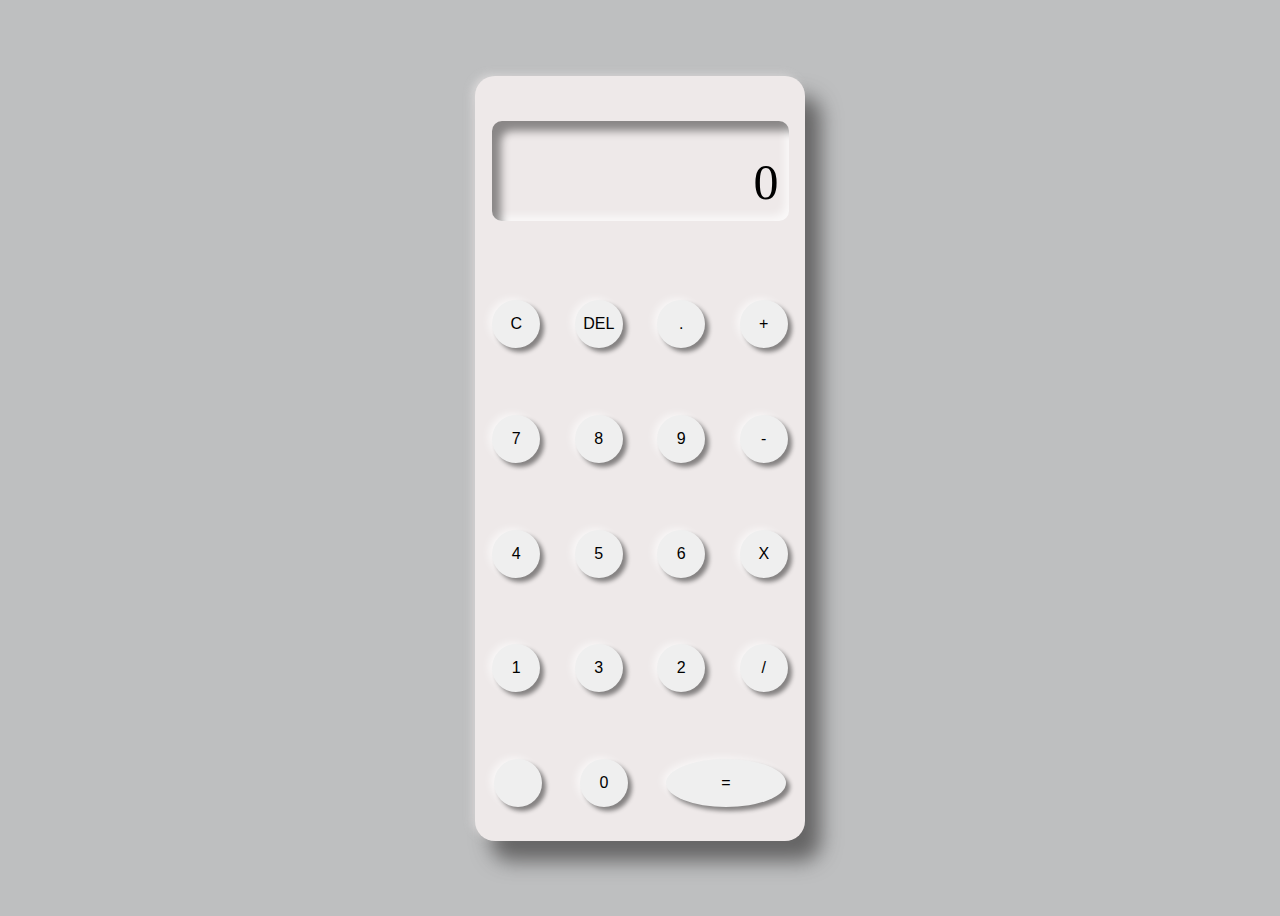
==== index.html @ 647e5551 "change" ====
<!DOCTYPE html>
<html lang="en">
<head>
    <meta charset="UTF-8">
    <link href='https://fonts.googleapis.com/css?family=Poppins' rel='stylesheet'>
    <link href="/projects/styles.css" rel="stylesheet">
    <meta name="viewport" content="width=device-width, initial-scale=1.0">
    <link href="https://db.onlinewebfonts.com/c/61b4eaee5625d47bb7215f205e44f580?family=F7-Segment" rel="stylesheet">
    <title>Document</title>
</head>
<body>
    <div class="main">
        <div id="display">
            <div><p id="output"></p></div>
        </div>
        <div class="row">
            <button onclick="clicked('C')" id="C" >C</button>
            <button onclick="clicked('DEL')" id="DEL">DEL</button>
            <button onclick="clicked('.')" id=".">.</button>
            <button onclick="clicked('+')" id="+">+</button>
        </div>
        <div class="row">            
            <button onclick="clicked('7')" id="7">7</button>
            <button onclick="clicked('8')" id="8">8</button>
            <button onclick="clicked('9')" id="9">9</button>
            <button onclick="clicked('-')" id="-">-</button>
        </div>
        <div class="row">
            <button onclick="clicked('4')" id="4">4</button>
            <button onclick="clicked('5')" id="5">5</button>
            <button onclick="clicked('6')" id="6">6</button>
            <button onclick="clicked('*')" id="*">X</button>
        </div>
        <div class="row">
            <button onclick="clicked('1')" id="1">1</button>
            <button onclick="clicked('3')" id="3">3</button>
            <button onclick="clicked('2')" id="2">2</button>
            <button onclick="clicked('/')" id="/">/</button>
        </div>
        <div class="row">
            <button onclick="clicked('magic')" id="magic"></button>
            <button onclick="clicked('0')" id="0">0</button>
            <button onclick="clicked('=')" id="=">=</button>
        </div>
    </div>
    <script src="/projects/script.js"></script>
</body>
</html>
---- projects/styles.css ----
body{
    display:flex;
    justify-content: center;
    align-items: center;
    height:100vh;
    flex-direction: column;
    background-color: #adaeafc9;

}

.main{
    position:absolute;
    background-color:rgb(238, 233, 233);
    width:330px;
    height:85vh;
    display:grid;
    grid-template-rows: 25% auto 15%;
    box-shadow:16px 20px 20px rgba(56, 55, 55, 0.664),  -4px -2px 8px -1px rgba(230, 227, 227, 0.7);
    border-radius: 20px;

}
#display{
    display:flex;
    justify-content: flex-end;
    align-items:end;
    width:90%;
    height:100px;
    border:none;
    background-color: rgb(238, 233, 233);
    align-self:center;
    justify-self:center;
    border-radius:10px;
    box-shadow: inset 10px 11px 9px -1px rgba(0, 0, 0, 0.425), inset -5px -6px 9px -1px rgba(255,255,255,0.70);

}
.row{
    display:flex;
    flex-direction: row;
    justify-content: space-around;
    align-items: center;
    font-family: Poppins;
    font-weight:200;
}
.row button{
    border-radius:50%;
    border:none;
    height:48px;
    width:48px;
    font-size:16px;
    box-shadow: 4px 4px 4px 0px rgba(0, 0, 0, 0.445), -4px -2px 8px -1px rgba(255,255,255,0.70);
}
#\= {
    width:120px;
    border-top-left-radius: 50%;
    border-top-right-radius: 50%;
    border-bottom-left-radius: 50%;
    border-bottom-right-radius: 50%;
}
#display div p{
    font-family:F7-Segment;
    font-size:50px;
    font-weight:100;
    margin-bottom:10px;
    margin-right:10px;
}
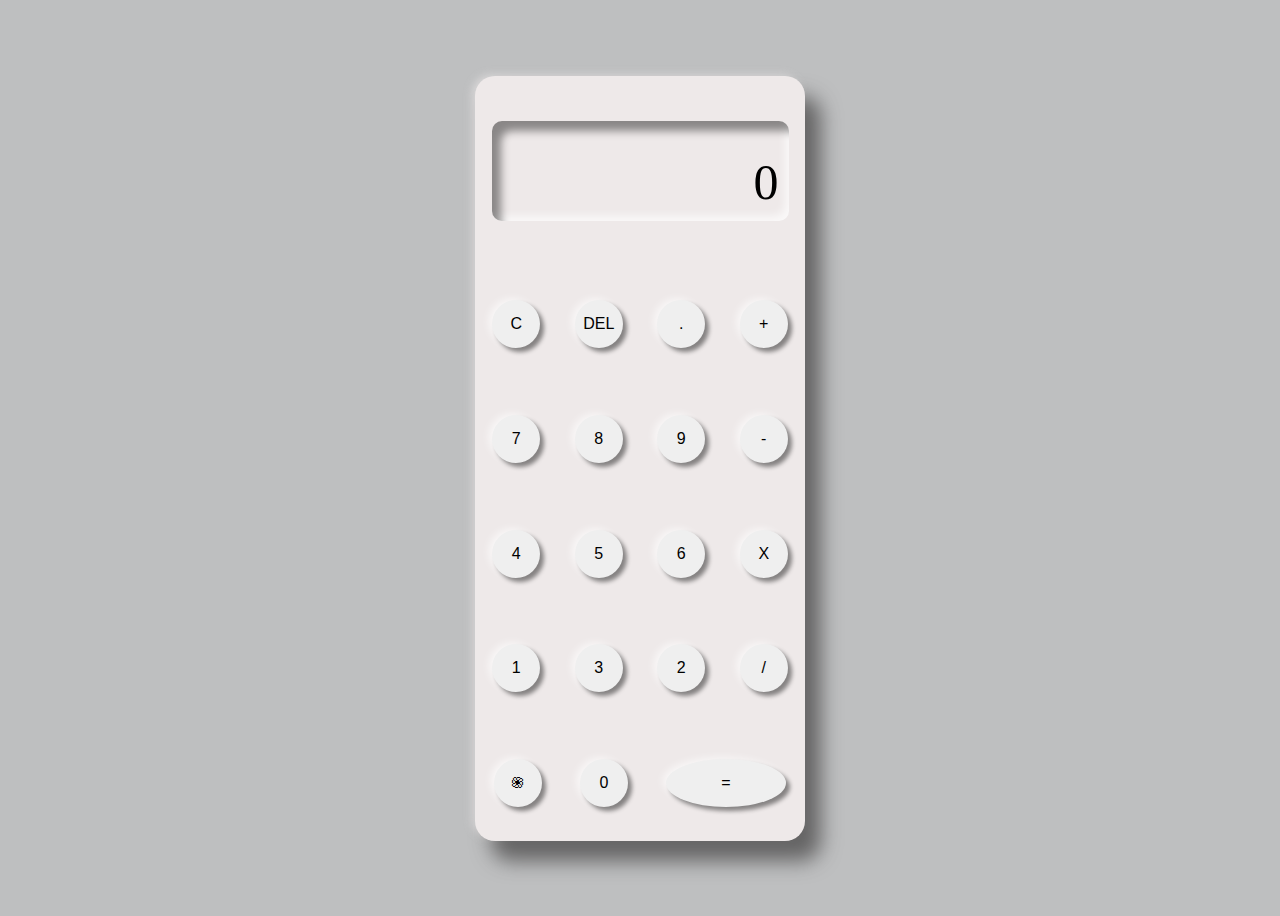
==== commit 79f7e54f: "minor" ====
--- a/index.html
+++ b/index.html
@@ -3,7 +3,7 @@
 <head>
     <meta charset="UTF-8">
     <link href='https://fonts.googleapis.com/css?family=Poppins' rel='stylesheet'>
-    <link href="/projects/styles.css" rel="stylesheet">
+    <link href="styles.css" rel="stylesheet">
     <meta name="viewport" content="width=device-width, initial-scale=1.0">
     <link href="https://db.onlinewebfonts.com/c/61b4eaee5625d47bb7215f205e44f580?family=F7-Segment" rel="stylesheet">
     <title>Document</title>
@@ -38,11 +38,11 @@
             <button onclick="clicked('/')" id="/">/</button>
         </div>
         <div class="row">
-            <button onclick="clicked('magic')" id="magic"></button>
+            <button onclick="clicked('')" id="magic">֍</button>
             <button onclick="clicked('0')" id="0">0</button>
             <button onclick="clicked('=')" id="=">=</button>
         </div>
     </div>
-    <script src="/projects/script.js"></script>
+    <script src="script.js"></script>
 </body>
 </html>--- a/styles.css
+++ b/styles.css
@@ -0,0 +1,65 @@
+body{
+    display:flex;
+    justify-content: center;
+    align-items: center;
+    height:100vh;
+    flex-direction: column;
+    background-color: #adaeafc9;
+
+}
+
+.main{
+    position:absolute;
+    background-color:rgb(238, 233, 233);
+    width:330px;
+    height:85vh;
+    display:grid;
+    grid-template-rows: 25% auto 15%;
+    box-shadow:16px 20px 20px rgba(56, 55, 55, 0.664),  -4px -2px 8px -1px rgba(230, 227, 227, 0.7);
+    border-radius: 20px;
+
+}
+#display{
+    display:flex;
+    justify-content: flex-end;
+    align-items:end;
+    width:90%;
+    height:100px;
+    border:none;
+    background-color: rgb(238, 233, 233);
+    align-self:center;
+    justify-self:center;
+    border-radius:10px;
+    box-shadow: inset 10px 11px 9px -1px rgba(0, 0, 0, 0.425), inset -5px -6px 9px -1px rgba(255,255,255,0.70);
+
+}
+.row{
+    display:flex;
+    flex-direction: row;
+    justify-content: space-around;
+    align-items: center;
+    font-family: Poppins;
+    font-weight:200;
+}
+.row button{
+    border-radius:50%;
+    border:none;
+    height:48px;
+    width:48px;
+    font-size:16px;
+    box-shadow: 4px 4px 4px 0px rgba(0, 0, 0, 0.445), -4px -2px 8px -1px rgba(255,255,255,0.70);
+}
+#\= {
+    width:120px;
+    border-top-left-radius: 50%;
+    border-top-right-radius: 50%;
+    border-bottom-left-radius: 50%;
+    border-bottom-right-radius: 50%;
+}
+#display div p{
+    font-family:F7-Segment;
+    font-size:50px;
+    font-weight:100;
+    margin-bottom:10px;
+    margin-right:10px;
+}